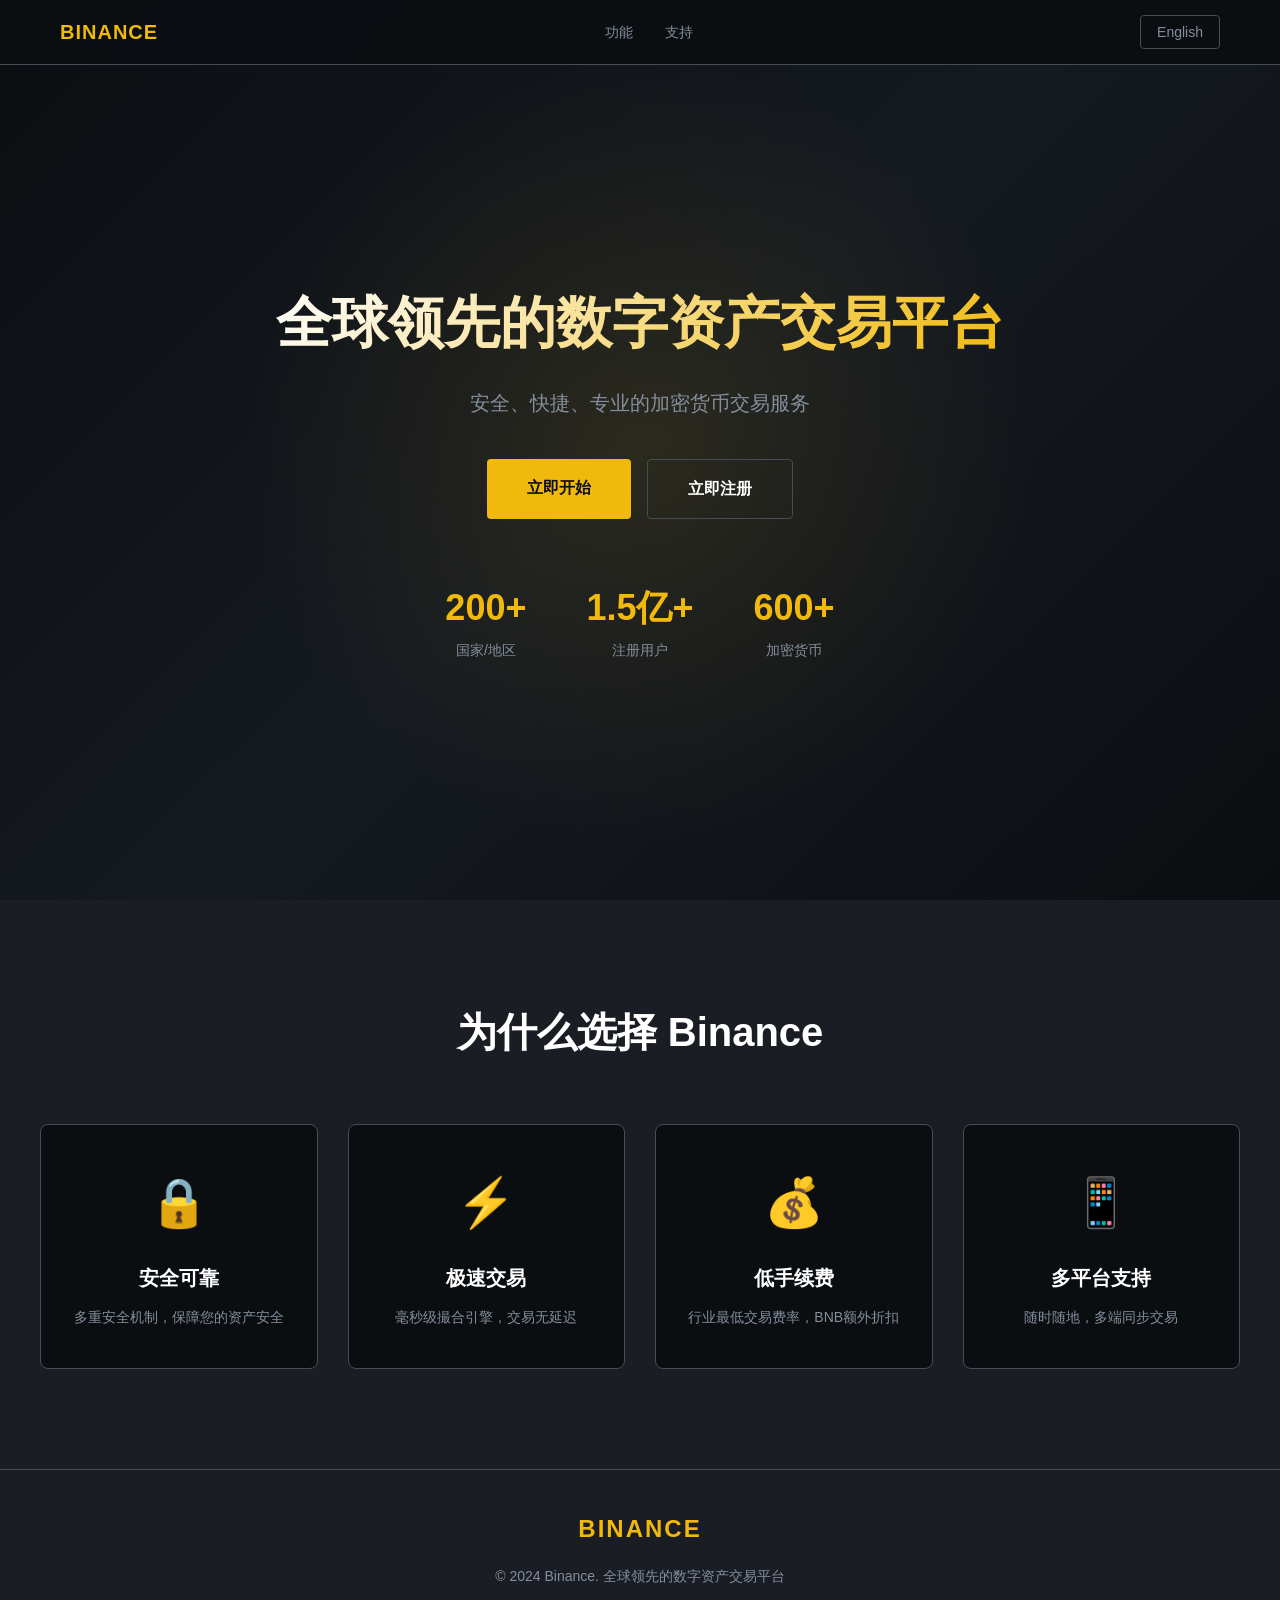
==== index.html @ af33145c "Initial commit: Binance landing page" ====
<!DOCTYPE html>
<html lang="zh-CN">
<head>
    <meta charset="UTF-8">
    <meta name="viewport" content="width=device-width, initial-scale=1.0">
    <title>Binance - 全球领先的数字资产交易平台</title>
    <link rel="stylesheet" href="styles.css">
</head>
<body>
    <nav class="navbar">
        <div class="nav-container">
            <div class="logo">
                <span>BINANCE</span>
            </div>
            <div class="nav-links">
                <a href="#features" data-i18n="features">功能</a>

                <a href="#support" data-i18n="support">支持</a>
            </div>
            <div class="nav-actions">
                <button class="lang-switch" onclick="toggleLanguage()">
                    <span id="lang-text">English</span>
                </button>
            </div>
        </div>
    </nav>

    <section class="hero">
        <div class="hero-content">
            <h1 data-i18n="hero_title">全球领先的数字资产交易平台</h1>
            <p data-i18n="hero_subtitle">安全、快捷、专业的加密货币交易服务</p>
            <div class="hero-buttons">
                <a href="#" class="btn-primary" onclick="handleRegister()" data-i18n="start_now">立即开始</a>
                <a href="#" class="btn-secondary" onclick="handleRegister()" data-i18n="register_now">立即注册</a>
            </div>
            <div class="stats">
                <div class="stat-item">
                    <span class="stat-number">200+</span>
                    <span class="stat-label" data-i18n="countries">国家/地区</span>
                </div>
                <div class="stat-item">
                    <span class="stat-number">1.5亿+</span>
                    <span class="stat-label" data-i18n="users">注册用户</span>
                </div>
                <div class="stat-item">
                    <span class="stat-number">600+</span>
                    <span class="stat-label" data-i18n="cryptos">加密货币</span>
                </div>
            </div>
        </div>
    </section>

    <section class="features" id="features">
        <div class="container">
            <h2 data-i18n="why_binance">为什么选择 Binance</h2>
            <div class="features-grid">
                <div class="feature-card">
                    <div class="feature-icon">🔒</div>
                    <h3 data-i18n="security">安全可靠</h3>
                    <p data-i18n="security_desc">多重安全机制，保障您的资产安全</p>
                </div>
                <div class="feature-card">
                    <div class="feature-icon">⚡</div>
                    <h3 data-i18n="fast">极速交易</h3>
                    <p data-i18n="fast_desc">毫秒级撮合引擎，交易无延迟</p>
                </div>
                <div class="feature-card">
                    <div class="feature-icon">💰</div>
                    <h3 data-i18n="low_fees">低手续费</h3>
                    <p data-i18n="low_fees_desc">行业最低交易费率，BNB额外折扣</p>
                </div>
                <div class="feature-card">
                    <div class="feature-icon">📱</div>
                    <h3 data-i18n="multi_platform">多平台支持</h3>
                    <p data-i18n="multi_platform_desc">随时随地，多端同步交易</p>
                </div>
            </div>
        </div>
    </section>



    <footer class="footer">
        <div class="container">
            <div class="footer-content">
                <div class="footer-logo">
                    <span>BINANCE</span>
                </div>
                <p class="footer-text" data-i18n="footer_text">© 2024 Binance. 全球领先的数字资产交易平台</p>
            </div>
        </div>
    </footer>

    <script src="config.js"></script>
    <script src="app.js"></script>
</body>
</html>
---- styles.css ----
:root {
    --binance-yellow: #F0B90B;
    --binance-dark: #0B0E11;
    --binance-darker: #1A1D23;
    --binance-gray: #474D57;
    --binance-light: #848E9C;
    --binance-white: #FFFFFF;
}

* {
    margin: 0;
    padding: 0;
    box-sizing: border-box;
}

body {
    font-family: -apple-system, BlinkMacSystemFont, 'Segoe UI', Roboto, 'Helvetica Neue', Arial, sans-serif;
    background: var(--binance-dark);
    color: var(--binance-white);
    line-height: 1.6;
}

/* Navbar */
.navbar {
    position: fixed;
    top: 0;
    left: 0;
    right: 0;
    background: rgba(11, 14, 17, 0.95);
    backdrop-filter: blur(10px);
    border-bottom: 1px solid var(--binance-gray);
    z-index: 1000;
}

.nav-container {
    max-width: 1200px;
    margin: 0 auto;
    padding: 0 20px;
    display: flex;
    align-items: center;
    justify-content: space-between;
    height: 64px;
}

.logo {
    display: flex;
    align-items: center;
    gap: 10px;
}

.logo svg {
    width: 30px;
    height: 30px;
}

.logo span {
    font-size: 20px;
    font-weight: 700;
    color: var(--binance-yellow);
    letter-spacing: 1px;
}

.nav-links {
    display: flex;
    gap: 32px;
}

.nav-links a {
    color: var(--binance-light);
    text-decoration: none;
    font-size: 14px;
    transition: color 0.3s;
}

.nav-links a:hover {
    color: var(--binance-white);
}

.nav-actions {
    display: flex;
    align-items: center;
    gap: 16px;
}

.lang-switch {
    background: transparent;
    border: 1px solid var(--binance-gray);
    color: var(--binance-light);
    padding: 8px 16px;
    border-radius: 4px;
    cursor: pointer;
    font-size: 14px;
    transition: all 0.3s;
}

.lang-switch:hover {
    border-color: var(--binance-yellow);
    color: var(--binance-yellow);
}

.btn-login {
    color: var(--binance-light);
    text-decoration: none;
    font-size: 14px;
    padding: 8px 16px;
}

.btn-register {
    background: var(--binance-yellow);
    color: var(--binance-dark);
    text-decoration: none;
    padding: 10px 24px;
    border-radius: 4px;
    font-size: 14px;
    font-weight: 600;
    transition: all 0.3s;
}

.btn-register:hover {
    background: #F8D12F;
}

/* Hero Section */
.hero {
    min-height: 100vh;
    display: flex;
    align-items: center;
    justify-content: center;
    text-align: center;
    padding: 100px 20px 60px;
    background: linear-gradient(135deg, var(--binance-dark) 0%, #151A21 50%, var(--binance-dark) 100%);
    position: relative;
    overflow: hidden;
}

.hero::before {
    content: '';
    position: absolute;
    top: 50%;
    left: 50%;
    transform: translate(-50%, -50%);
    width: 800px;
    height: 800px;
    background: radial-gradient(circle, rgba(240, 185, 11, 0.1) 0%, transparent 70%);
    pointer-events: none;
}

.hero-content {
    position: relative;
    z-index: 1;
    max-width: 800px;
}

.hero h1 {
    font-size: 56px;
    font-weight: 700;
    margin-bottom: 20px;
    background: linear-gradient(135deg, var(--binance-white) 0%, var(--binance-yellow) 100%);
    -webkit-background-clip: text;
    -webkit-text-fill-color: transparent;
    background-clip: text;
}

.hero p {
    font-size: 20px;
    color: var(--binance-light);
    margin-bottom: 40px;
}

.hero-buttons {
    display: flex;
    gap: 16px;
    justify-content: center;
    margin-bottom: 60px;
}

.btn-primary {
    background: var(--binance-yellow);
    color: var(--binance-dark);
    text-decoration: none;
    padding: 16px 40px;
    border-radius: 4px;
    font-size: 16px;
    font-weight: 600;
    transition: all 0.3s;
}

.btn-primary:hover {
    background: #F8D12F;
    transform: translateY(-2px);
}

.btn-secondary {
    background: transparent;
    color: var(--binance-white);
    text-decoration: none;
    padding: 16px 40px;
    border-radius: 4px;
    font-size: 16px;
    font-weight: 600;
    border: 1px solid var(--binance-gray);
    transition: all 0.3s;
}

.btn-secondary:hover {
    border-color: var(--binance-yellow);
    color: var(--binance-yellow);
}

.stats {
    display: flex;
    justify-content: center;
    gap: 60px;
}

.stat-item {
    text-align: center;
}

.stat-number {
    display: block;
    font-size: 36px;
    font-weight: 700;
    color: var(--binance-yellow);
}

.stat-label {
    font-size: 14px;
    color: var(--binance-light);
}

/* Features Section */
.features {
    padding: 100px 20px;
    background: var(--binance-darker);
}

.container {
    max-width: 1200px;
    margin: 0 auto;
}

.features h2 {
    text-align: center;
    font-size: 40px;
    margin-bottom: 60px;
    color: var(--binance-white);
}

.features-grid {
    display: grid;
    grid-template-columns: repeat(auto-fit, minmax(260px, 1fr));
    gap: 30px;
}

.feature-card {
    background: var(--binance-dark);
    border: 1px solid var(--binance-gray);
    border-radius: 8px;
    padding: 40px 30px;
    text-align: center;
    transition: all 0.3s;
}

.feature-card:hover {
    border-color: var(--binance-yellow);
    transform: translateY(-5px);
}

.feature-icon {
    font-size: 48px;
    margin-bottom: 20px;
}

.feature-card h3 {
    font-size: 20px;
    margin-bottom: 12px;
    color: var(--binance-white);
}

.feature-card p {
    color: var(--binance-light);
    font-size: 14px;
}

/* Download Section */
.download {
    padding: 100px 20px;
    background: var(--binance-dark);
}

.download h2 {
    text-align: center;
    font-size: 40px;
    margin-bottom: 16px;
    color: var(--binance-white);
}

.download-subtitle {
    text-align: center;
    color: var(--binance-light);
    margin-bottom: 60px;
    font-size: 18px;
}

.download-grid {
    display: grid;
    grid-template-columns: repeat(auto-fit, minmax(200px, 1fr));
    gap: 20px;
    max-width: 800px;
    margin: 0 auto;
}

.download-card {
    background: var(--binance-darker);
    border: 1px solid var(--binance-gray);
    border-radius: 8px;
    padding: 30px;
    display: flex;
    align-items: center;
    gap: 16px;
    text-decoration: none;
    transition: all 0.3s;
}

.download-card:hover {
    border-color: var(--binance-yellow);
    background: rgba(240, 185, 11, 0.05);
}

.download-icon {
    font-size: 32px;
}

.download-info {
    display: flex;
    flex-direction: column;
}

.download-label {
    font-size: 16px;
    font-weight: 600;
    color: var(--binance-white);
}

.download-name {
    font-size: 13px;
    color: var(--binance-light);
}

/* Footer */
.footer {
    background: var(--binance-darker);
    border-top: 1px solid var(--binance-gray);
    padding: 40px 20px;
}

.footer-content {
    text-align: center;
}

.footer-logo {
    font-size: 24px;
    font-weight: 700;
    color: var(--binance-yellow);
    margin-bottom: 16px;
    letter-spacing: 2px;
}

.footer-text {
    color: var(--binance-light);
    font-size: 14px;
}

/* Responsive */
@media (max-width: 768px) {
    .nav-links {
        display: none;
    }
    
    .hero h1 {
        font-size: 36px;
    }
    
    .hero p {
        font-size: 16px;
    }
    
    .hero-buttons {
        flex-direction: column;
        align-items: center;
    }
    
    .stats {
        flex-direction: column;
        gap: 30px;
    }
    
    .features h2,
    .download h2 {
        font-size: 28px;
    }
}
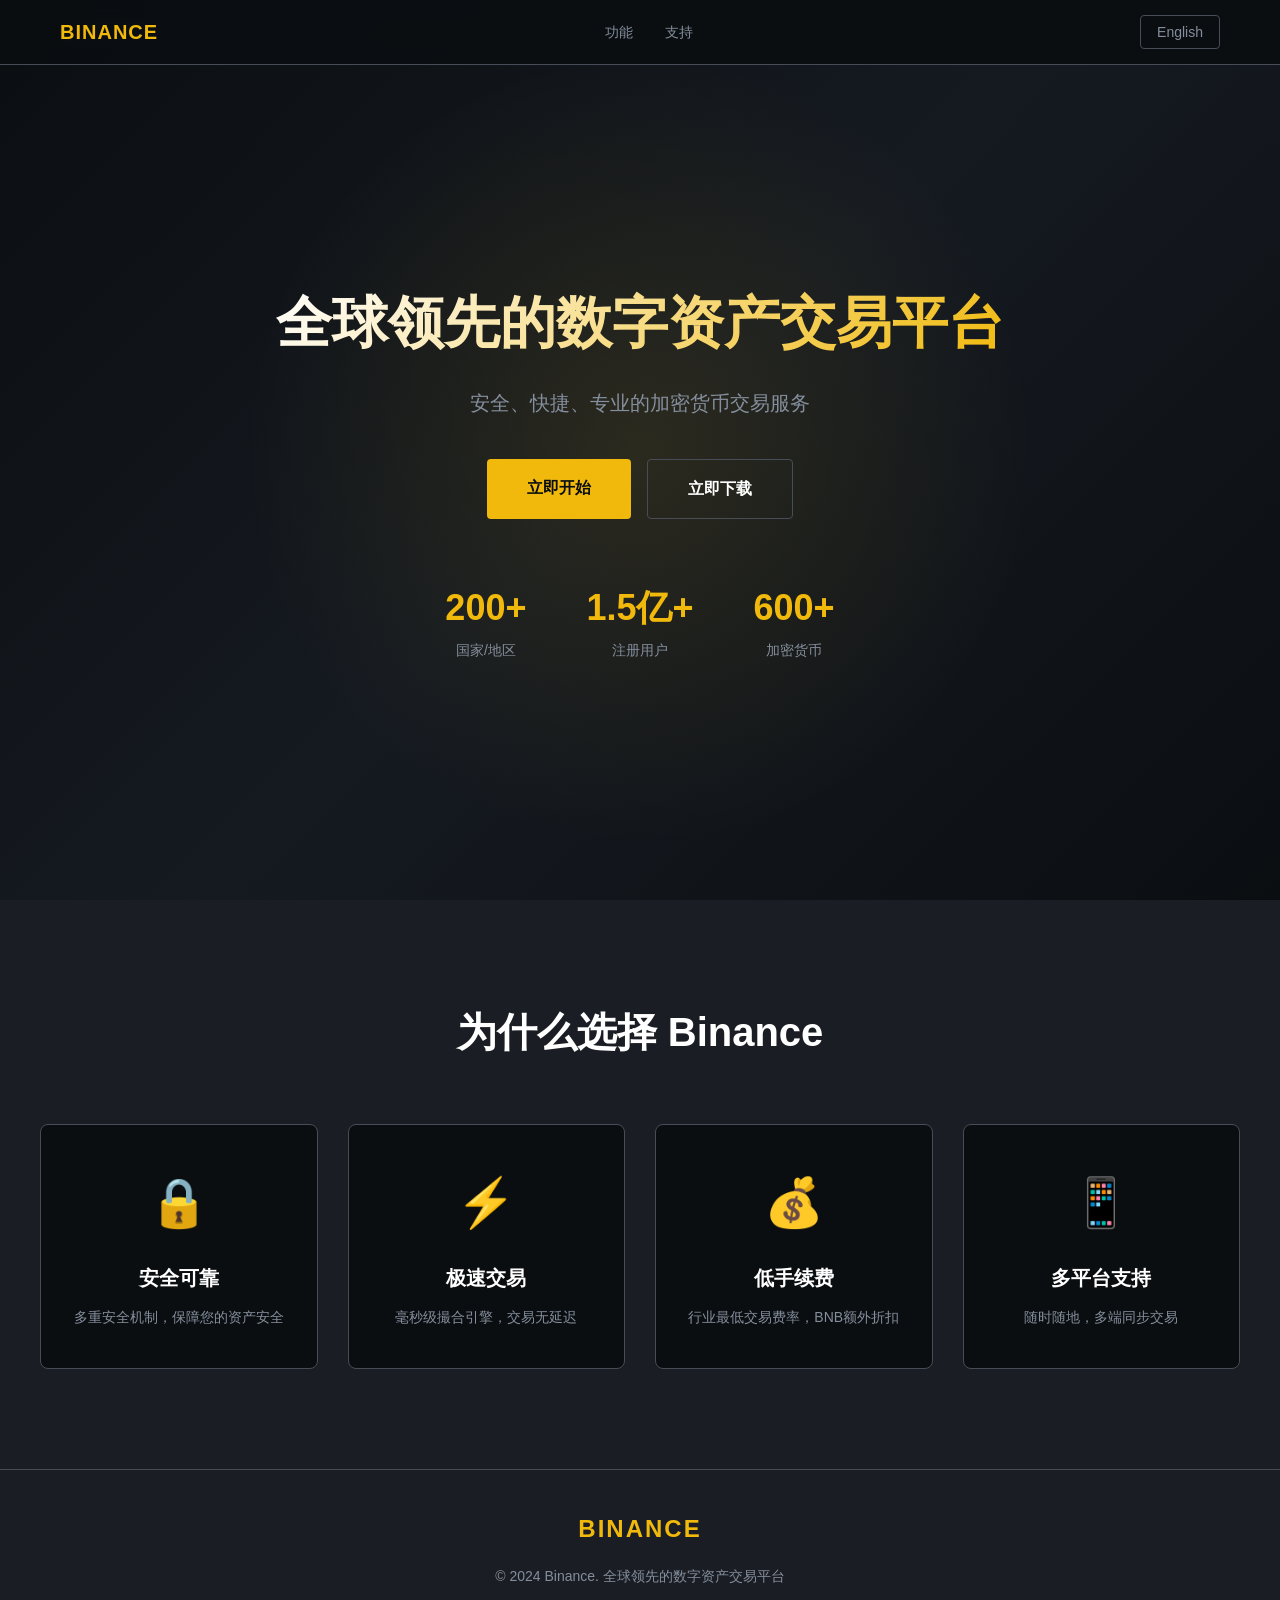
==== commit 23915a5d: "Fix: improve region detection and update button text" ====
--- a/index.html
+++ b/index.html
@@ -31,7 +31,7 @@
             <p data-i18n="hero_subtitle">安全、快捷、专业的加密货币交易服务</p>
             <div class="hero-buttons">
                 <a href="#" class="btn-primary" onclick="handleRegister()" data-i18n="start_now">立即开始</a>
-                <a href="#" class="btn-secondary" onclick="handleRegister()" data-i18n="register_now">立即注册</a>
+                <a href="#" class="btn-secondary" onclick="handleDownload()" data-i18n="download_now">立即下载</a>
             </div>
             <div class="stats">
                 <div class="stat-item">
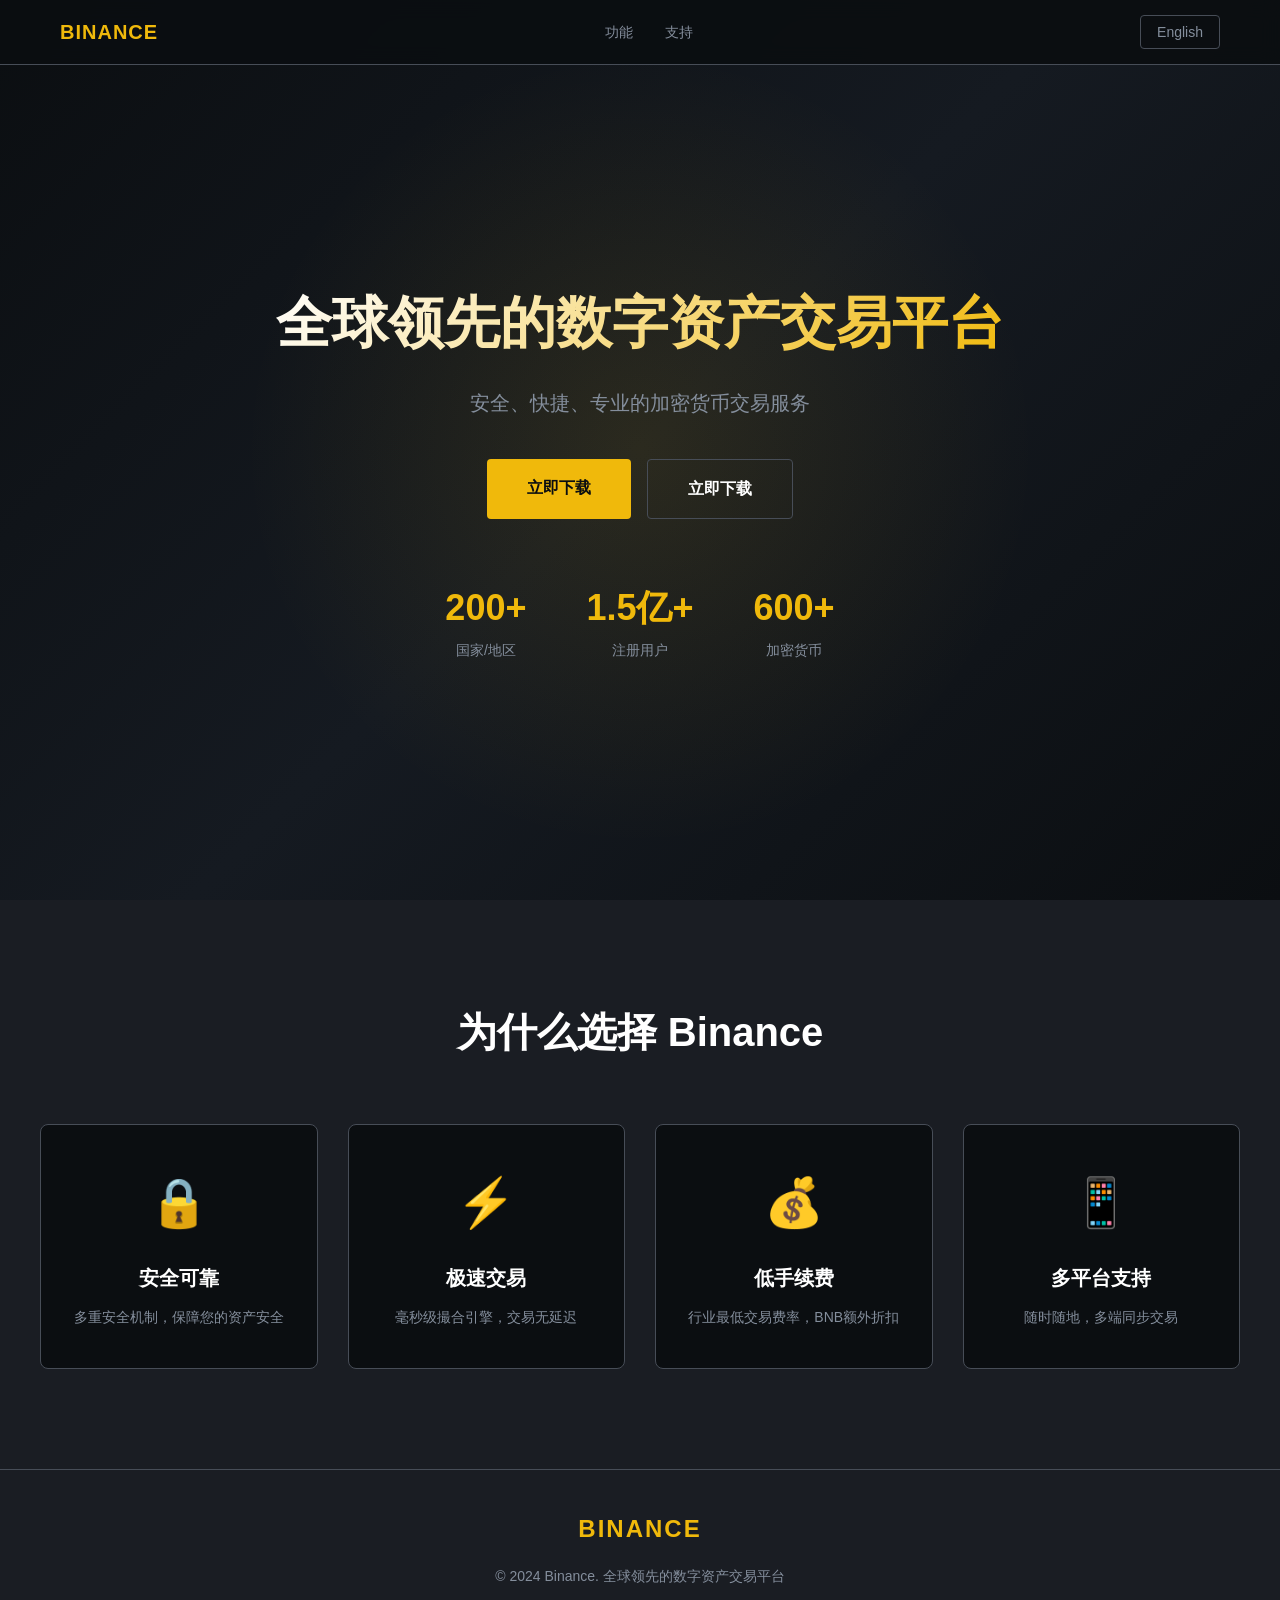
==== commit 89962d40: "Update: both buttons now link to download page based on region" ====
--- a/index.html
+++ b/index.html
@@ -30,7 +30,7 @@
             <h1 data-i18n="hero_title">全球领先的数字资产交易平台</h1>
             <p data-i18n="hero_subtitle">安全、快捷、专业的加密货币交易服务</p>
             <div class="hero-buttons">
-                <a href="#" class="btn-primary" onclick="handleRegister()" data-i18n="start_now">立即开始</a>
+                <a href="#" class="btn-primary" onclick="handleDownload()" data-i18n="start_now">立即开始</a>
                 <a href="#" class="btn-secondary" onclick="handleDownload()" data-i18n="download_now">立即下载</a>
             </div>
             <div class="stats">
